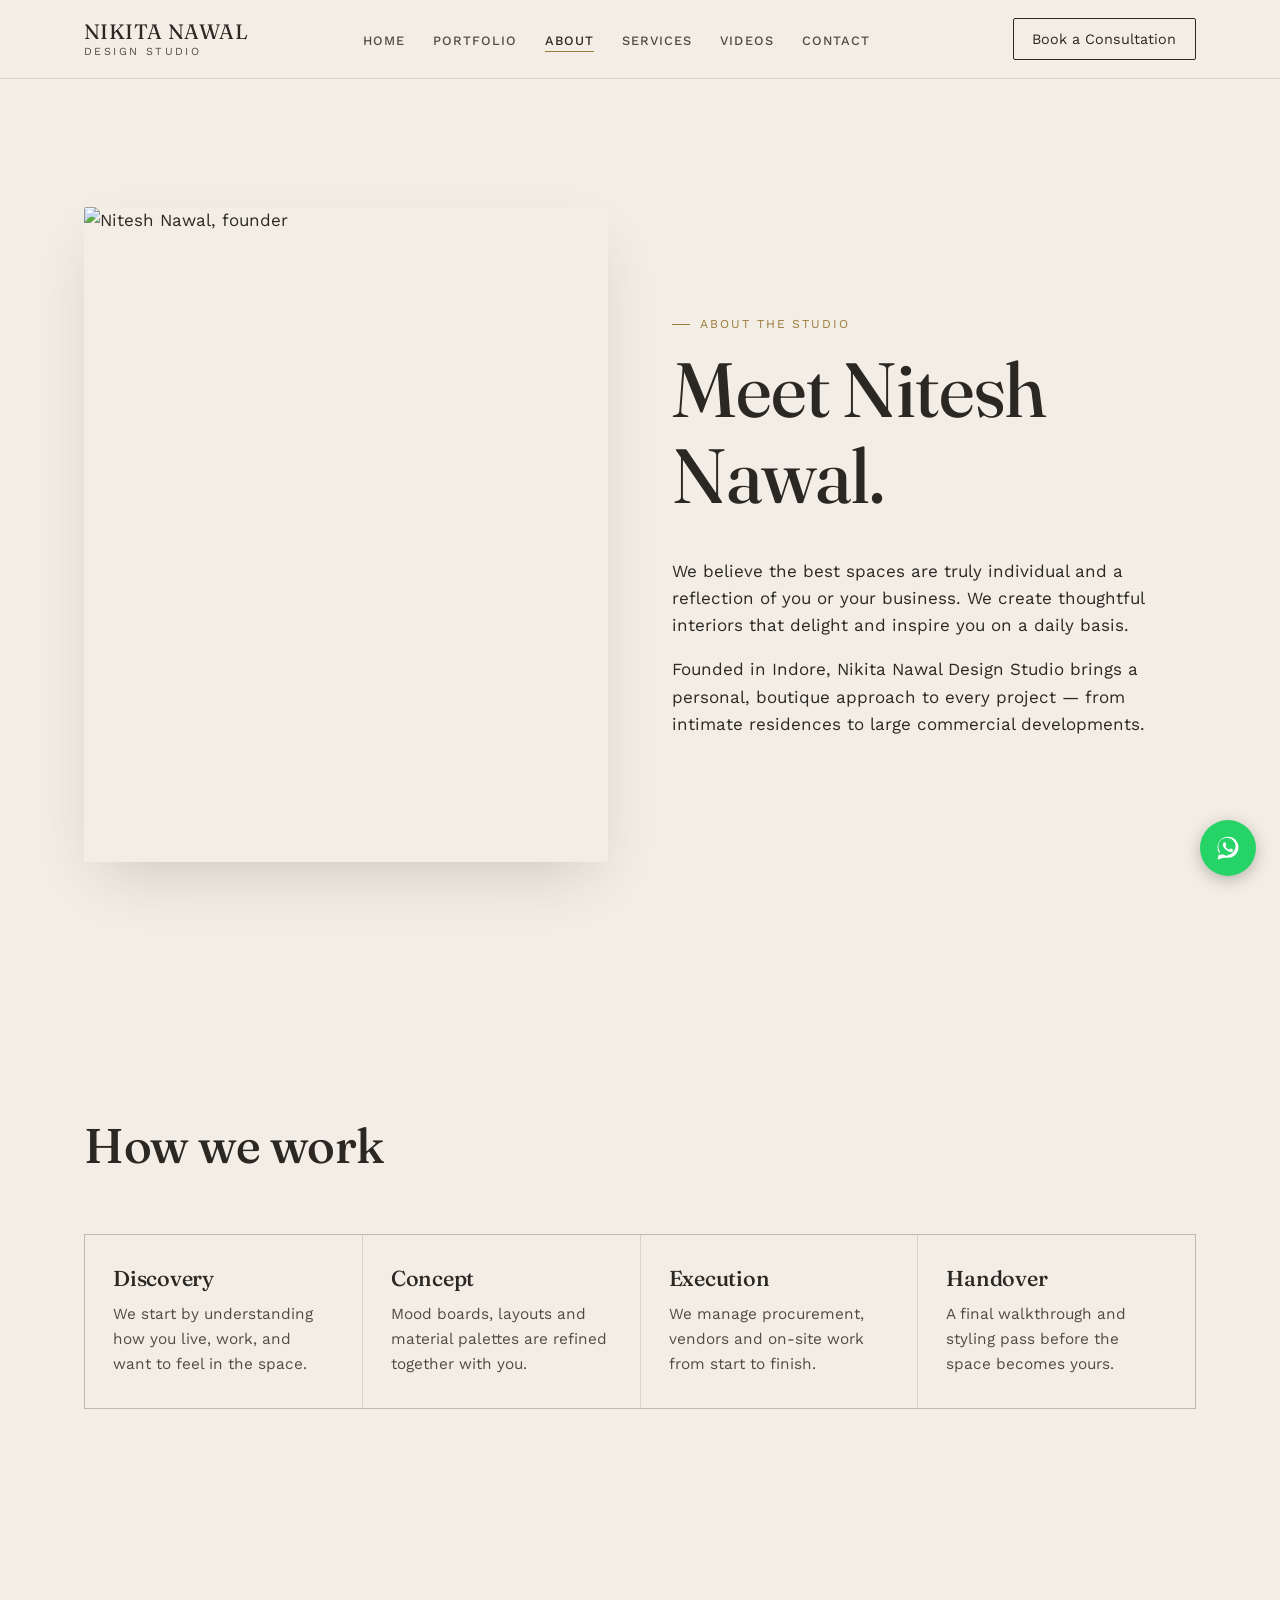
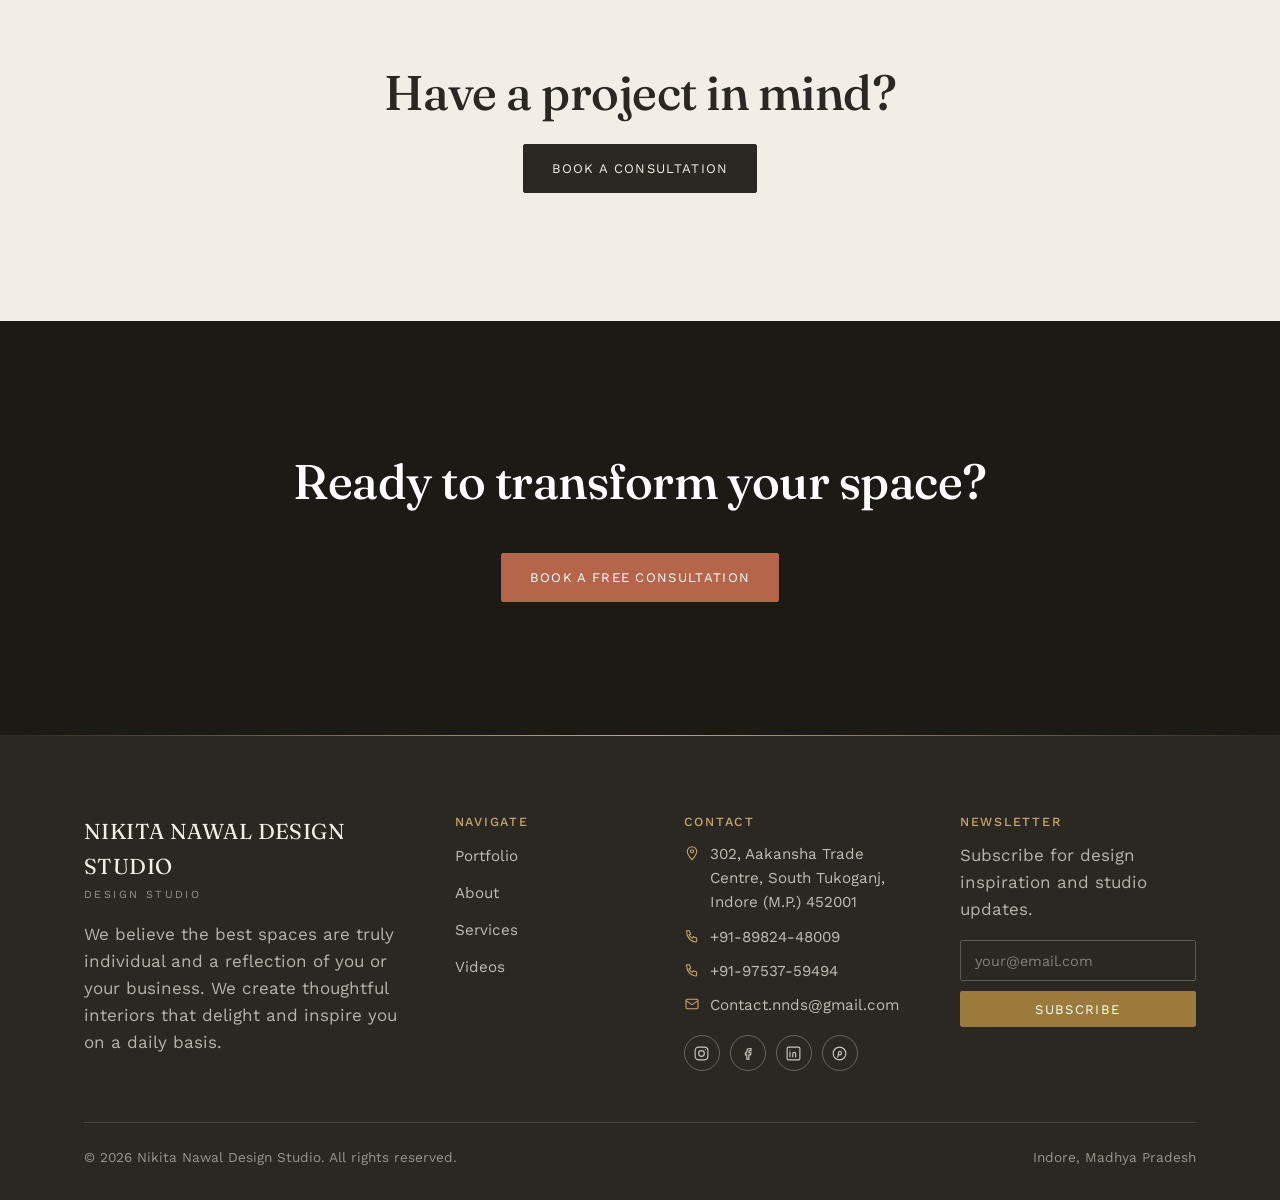
==== about.html @ 3e3c5e04 "Added site files" ====
<!DOCTYPE html>
<html lang="en">
<head>
<meta charset="UTF-8" />
<meta name="viewport" content="width=device-width, initial-scale=1" />
<title>About — Nikita Nawal Design Studio</title>
<meta name="description" content="Meet Nitesh Nawal, founder of Nikita Nawal Design Studio, Indore." />
<link href="https://fonts.googleapis.com/css2?family=Fraunces:opsz,wght@9..144,400..600&family=Work+Sans:wght@400;500;600&display=swap" rel="stylesheet">
<link rel="stylesheet" href="css/style.css" />
</head>
<body>
<header id="site-header"></header>

<main>
  <section>
    <div class="wrap split reveal">
      <img id="founderPhoto" src="" alt="Nitesh Nawal, founder" />
      <div>
        <div class="hero-eyebrow">ABOUT THE STUDIO</div>
        <h1 id="founderName" style="max-width:14ch;">Meet the founder.</h1>
        <div id="philosophyBody"></div>
      </div>
    </div>
  </section>

  <section>
    <div class="wrap reveal">
      <div class="section-head"><h2>How we work</h2></div>
      <div class="services-grid">
        <div class="service-card"><h3>Discovery</h3><p>We start by understanding how you live, work, and want to feel in the space.</p></div>
        <div class="service-card"><h3>Concept</h3><p>Mood boards, layouts and material palettes are refined together with you.</p></div>
        <div class="service-card"><h3>Execution</h3><p>We manage procurement, vendors and on-site work from start to finish.</p></div>
        <div class="service-card"><h3>Handover</h3><p>A final walkthrough and styling pass before the space becomes yours.</p></div>
      </div>
    </div>
  </section>

  <section>
    <div class="wrap reveal" style="text-align:center;">
      <h2>Have a project in mind?</h2>
      <a href="contact.html" class="btn btn-solid">Book a Consultation</a>
    </div>
  </section>
</main>

<div id="site-footer"></div>

<script src="js/partials.js"></script>
<script src="js/main.js"></script>
<script>
document.body.dataset.depth = "0";
async function loadAbout() {
  await initPartials("about.html");
  const res = await fetch("content/settings.json");
  const settings = await res.json();
  document.getElementById("founderPhoto").src = settings.founder_photo || "";
  document.getElementById("founderName").textContent = `Meet ${settings.founder_name || "the Founder"}.`;
  document.getElementById("philosophyBody").innerHTML = (settings.philosophy_body || "")
    .split("\n\n").map((p) => `<p>${p}</p>`).join("");
  initReveal();
}
loadAbout();
</script>
</body>
</html>
---- css/style.css ----
/* ============================================
   Nikita Nawal Design Studio — Design Tokens
   ============================================ */
:root {
  --ivory: #f3eee5;
  --ivory-deep: #ece4d4;
  --sand: #ddd0bc;
  --charcoal: #2b2823;
  --charcoal-soft: #514b40;
  --terracotta: #b5654a;
  --terracotta-deep: #8f4d38;
  --olive: #4a5240;
  --white: #ffffff;
  --line: rgba(43, 40, 35, 0.14);

  --serif: "Fraunces", Georgia, "Times New Roman", serif;
  --sans: "Work Sans", -apple-system, BlinkMacSystemFont, "Segoe UI", sans-serif;

  --max-width: 1240px;
  --gutter: clamp(20px, 5vw, 72px);
}

* { box-sizing: border-box; }
html { scroll-behavior: smooth; }

body {
  margin: 0;
  background: var(--ivory);
  color: var(--charcoal);
  font-family: var(--sans);
  font-size: 17px;
  line-height: 1.6;
  -webkit-font-smoothing: antialiased;
}

img { max-width: 100%; display: block; }

a { color: inherit; }

h1, h2, h3, h4 {
  font-family: var(--serif);
  font-weight: 500;
  line-height: 1.12;
  margin: 0 0 0.5em;
  letter-spacing: -0.01em;
}

h1 { font-size: clamp(2.6rem, 5vw, 4.4rem); font-weight: 460; }
h2 { font-size: clamp(1.9rem, 3.4vw, 2.9rem); }
h3 { font-size: 1.35rem; }

p { margin: 0 0 1em; max-width: 62ch; }

.wrap {
  max-width: var(--max-width);
  margin: 0 auto;
  padding: 0 var(--gutter);
}

/* ---------- Buttons ---------- */
.btn {
  display: inline-flex;
  align-items: center;
  gap: 0.5em;
  padding: 0.85em 1.7em;
  font-family: var(--sans);
  font-size: 0.95rem;
  letter-spacing: 0.02em;
  border-radius: 2px;
  text-decoration: none;
  border: 1px solid var(--charcoal);
  transition: background 0.25s ease, color 0.25s ease, border-color 0.25s ease;
  cursor: pointer;
  background: transparent;
  color: var(--charcoal);
}
.btn-solid {
  background: var(--charcoal);
  color: var(--ivory);
  border-color: var(--charcoal);
}
.btn-solid:hover { background: var(--terracotta); border-color: var(--terracotta); }
.btn-outline:hover { background: var(--charcoal); color: var(--ivory); }

/* ---------- Navbar ---------- */
.nav {
  position: sticky;
  top: 0;
  z-index: 100;
  background: rgba(243, 238, 229, 0.92);
  backdrop-filter: blur(8px);
  border-bottom: 1px solid var(--line);
}
.nav-inner {
  max-width: var(--max-width);
  margin: 0 auto;
  padding: 18px var(--gutter);
  display: flex;
  align-items: center;
  justify-content: space-between;
  gap: 24px;
}
.brand {
  font-family: var(--serif);
  font-size: 1.25rem;
  text-decoration: none;
  color: var(--charcoal);
  white-space: nowrap;
}
.nav-links {
  display: flex;
  align-items: center;
  gap: 28px;
  list-style: none;
  margin: 0;
  padding: 0;
}
.nav-links a {
  text-decoration: none;
  font-size: 0.95rem;
  color: var(--charcoal-soft);
  transition: color 0.2s ease;
}
.nav-links a:hover,
.nav-links a.active { color: var(--terracotta); }
.nav-admin-link { display: none; }
.nav-admin-link.visible { display: inline; }
.nav-cta {
  padding: 0.6em 1.3em;
  border: 1px solid var(--charcoal);
  border-radius: 2px;
  text-decoration: none;
  font-size: 0.9rem;
  white-space: nowrap;
}
.nav-toggle {
  display: none;
  background: none;
  border: none;
  font-size: 1.6rem;
  cursor: pointer;
  color: var(--charcoal);
}

@media (max-width: 860px) {
  .nav-links { display: none; }
  .nav-cta { display: none; }
  .nav-toggle { display: block; }
  .nav-links.open {
    display: flex;
    flex-direction: column;
    position: absolute;
    top: 100%;
    left: 0;
    right: 0;
    background: var(--ivory);
    padding: 20px var(--gutter) 28px;
    border-bottom: 1px solid var(--line);
    gap: 18px;
  }
}

/* ---------- Hero ---------- */
.hero {
  padding: clamp(56px, 10vw, 120px) 0 clamp(48px, 8vw, 96px);
}
.hero-grid {
  display: grid;
  grid-template-columns: 1.1fr 0.9fr;
  gap: clamp(32px, 5vw, 64px);
  align-items: center;
}
.hero-eyebrow {
  font-size: 0.85rem;
  color: var(--terracotta-deep);
  margin-bottom: 1.1em;
}
.hero h1 { margin-bottom: 0.4em; max-width: 12ch; }
.hero-sub { font-size: 1.15rem; color: var(--charcoal-soft); max-width: 46ch; }
.hero-actions { display: flex; gap: 14px; margin-top: 1.8em; flex-wrap: wrap; }
.hero-media { position: relative; }
.hero-media img,
.hero-media video {
  width: 100%;
  aspect-ratio: 4/5;
  object-fit: cover;
  border-radius: 2px;
}
@media (max-width: 860px) {
  .hero-grid { grid-template-columns: 1fr; }
  .hero-media { order: -1; }
}

/* ---------- Sections ---------- */
section { padding: clamp(48px, 8vw, 96px) 0; }
.section-head {
  display: flex;
  justify-content: space-between;
  align-items: flex-end;
  gap: 24px;
  margin-bottom: 2.2em;
  flex-wrap: wrap;
}
.section-head p { margin: 0; color: var(--charcoal-soft); }

/* ---------- Featured strip ---------- */
.strip {
  display: grid;
  grid-template-columns: repeat(3, 1fr);
  gap: 6px;
}
.strip-item {
  position: relative;
  overflow: hidden;
  aspect-ratio: 3/4;
  border-radius: 2px;
  text-decoration: none;
  color: var(--white);
  display: block;
}
.strip-item img {
  width: 100%; height: 100%; object-fit: cover;
  transition: transform 0.6s ease;
}
.strip-item:hover img { transform: scale(1.05); }
.strip-caption {
  position: absolute; left: 0; right: 0; bottom: 0;
  padding: 20px;
  background: linear-gradient(to top, rgba(20,18,14,0.72), transparent 70%);
}
.strip-caption .k { font-size: 0.78rem; opacity: 0.85; display: block; margin-bottom: 2px; }
.strip-caption .t { font-family: var(--serif); font-size: 1.15rem; }
@media (max-width: 760px) {
  .strip { grid-template-columns: 1fr; }
}

/* ---------- Services ---------- */
.services-grid {
  display: grid;
  grid-template-columns: repeat(auto-fit, minmax(220px, 1fr));
  gap: 1px;
  background: var(--line);
  border: 1px solid var(--line);
}
.service-card {
  background: var(--ivory);
  padding: 32px 28px;
}
.service-card h3 { margin-bottom: 0.5em; }
.service-card p { color: var(--charcoal-soft); font-size: 0.96rem; margin: 0; }

/* ---------- Philosophy split ---------- */
.split {
  display: grid;
  grid-template-columns: 1fr 1fr;
  gap: clamp(32px, 5vw, 64px);
  align-items: center;
}
.split img { width: 100%; aspect-ratio: 4/5; object-fit: cover; border-radius: 2px; }
.split .eyebrow { font-size: 0.85rem; color: var(--terracotta-deep); margin-bottom: 1em; }
@media (max-width: 860px) { .split { grid-template-columns: 1fr; } }

/* ---------- Testimonials ---------- */
.testimonial {
  max-width: 720px;
  font-family: var(--serif);
  font-size: clamp(1.3rem, 2.4vw, 1.8rem);
  line-height: 1.4;
}
.testimonial-name { font-family: var(--sans); font-size: 0.95rem; color: var(--charcoal-soft); margin-top: 1em; }
.testimonial-nav { display: flex; gap: 12px; margin-top: 2em; }
.testimonial-nav button {
  width: 36px; height: 36px; border-radius: 50%;
  border: 1px solid var(--charcoal); background: none; cursor: pointer;
}

/* ---------- Portfolio grid & filters ---------- */
.filters {
  display: flex;
  flex-wrap: wrap;
  gap: 10px;
  margin-bottom: 2.4em;
}
.filter-btn {
  padding: 0.5em 1.1em;
  border: 1px solid var(--line);
  border-radius: 20px;
  background: transparent;
  font-size: 0.88rem;
  cursor: pointer;
  color: var(--charcoal-soft);
}
.filter-btn.active { background: var(--charcoal); color: var(--ivory); border-color: var(--charcoal); }

.project-grid {
  display: grid;
  grid-template-columns: repeat(auto-fill, minmax(300px, 1fr));
  gap: 28px;
}
.project-card {
  text-decoration: none;
  color: var(--charcoal);
  display: block;
}
.project-thumb {
  aspect-ratio: 4/5;
  overflow: hidden;
  border-radius: 2px;
  background: var(--sand);
  margin-bottom: 14px;
}
.project-thumb img { width: 100%; height: 100%; object-fit: cover; transition: transform 0.5s ease; }
.project-card:hover .project-thumb img { transform: scale(1.04); }
.project-meta-k { font-size: 0.8rem; color: var(--terracotta-deep); margin-bottom: 4px; display: block; }
.project-card h3 { margin: 0; }

/* ---------- Case study page ---------- */
.cs-hero img { width: 100%; max-height: 78vh; object-fit: cover; border-radius: 2px; }
.cs-meta {
  display: grid;
  grid-template-columns: repeat(auto-fit, minmax(140px, 1fr));
  gap: 24px;
  border-top: 1px solid var(--line);
  border-bottom: 1px solid var(--line);
  padding: 28px 0;
  margin: 32px 0;
}
.cs-meta-k { font-size: 0.78rem; color: var(--charcoal-soft); display: block; margin-bottom: 4px; }
.cs-meta-v { font-family: var(--serif); font-size: 1.15rem; }
.cs-narrative { max-width: 68ch; font-size: 1.08rem; }
.cs-narrative p { margin-bottom: 1.3em; }

.cs-gallery {
  display: grid;
  grid-template-columns: repeat(2, 1fr);
  gap: 20px;
  margin: 40px 0;
}
.cs-gallery img { width: 100%; aspect-ratio: 4/3; object-fit: cover; border-radius: 2px; }
@media (max-width: 700px) { .cs-gallery { grid-template-columns: 1fr; } }

.video-frame {
  position: relative;
  aspect-ratio: 16/9;
  border-radius: 2px;
  overflow: hidden;
  background: var(--charcoal);
  cursor: pointer;
}
.video-frame img { width: 100%; height: 100%; object-fit: cover; opacity: 0.82; }
.play-btn {
  position: absolute; top: 50%; left: 50%; transform: translate(-50%, -50%);
  width: 68px; height: 68px; border-radius: 50%;
  background: rgba(255,255,255,0.92);
  display: flex; align-items: center; justify-content: center;
  font-size: 0; 
}
.play-btn::after {
  content: "";
  border-style: solid;
  border-width: 12px 0 12px 20px;
  border-color: transparent transparent transparent var(--charcoal);
  margin-left: 4px;
}
.video-frame iframe { width: 100%; height: 100%; border: 0; }

.cs-quote {
  font-family: var(--serif);
  font-size: clamp(1.3rem, 2.4vw, 1.7rem);
  max-width: 60ch;
  margin: 48px 0;
  padding-left: 24px;
  border-left: 3px solid var(--terracotta);
}
.cs-quote-name { font-family: var(--sans); font-size: 0.92rem; color: var(--charcoal-soft); margin-top: 0.8em; }

.cs-next {
  border-top: 1px solid var(--line);
  padding-top: 32px;
  margin-top: 56px;
  display: flex;
  justify-content: space-between;
  align-items: center;
}
.cs-next a { text-decoration: none; }
.cs-next .k { font-size: 0.85rem; color: var(--charcoal-soft); display: block; margin-bottom: 4px; }
.cs-next h3 { margin: 0; }

/* ---------- Video gallery page ---------- */
.video-grid {
  display: grid;
  grid-template-columns: repeat(auto-fill, minmax(300px, 1fr));
  gap: 24px;
}

/* ---------- Contact ---------- */
.contact-grid {
  display: grid;
  grid-template-columns: 1fr 1fr;
  gap: clamp(32px, 5vw, 64px);
}
.field { margin-bottom: 18px; }
.field label { display: block; font-size: 0.85rem; margin-bottom: 6px; color: var(--charcoal-soft); }
.field input, .field select, .field textarea {
  width: 100%;
  padding: 0.8em 0.9em;
  border: 1px solid var(--line);
  border-radius: 2px;
  background: var(--white);
  font-family: var(--sans);
  font-size: 0.98rem;
  color: var(--charcoal);
}
.field textarea { resize: vertical; min-height: 110px; }
.contact-info-item { margin-bottom: 22px; }
.contact-info-k { font-size: 0.8rem; color: var(--terracotta-deep); display: block; margin-bottom: 4px; }
.map-frame { margin-top: 24px; border-radius: 2px; overflow: hidden; aspect-ratio: 16/9; border: 1px solid var(--line); }
.map-frame iframe { width: 100%; height: 100%; border: 0; }

/* ---------- Footer ---------- */
footer {
  background: var(--charcoal);
  color: var(--ivory);
  padding: 64px 0 32px;
}
.footer-grid {
  display: grid;
  grid-template-columns: 1.4fr 1fr 1fr;
  gap: 40px;
  margin-bottom: 48px;
}
footer h4 { color: var(--ivory); font-size: 0.9rem; letter-spacing: 0.03em; margin-bottom: 1em; font-family: var(--sans); }
footer a { color: rgba(243,238,229,0.75); text-decoration: none; font-size: 0.95rem; }
footer a:hover { color: var(--terracotta); }
.footer-links { display: flex; flex-direction: column; gap: 10px; list-style: none; padding: 0; margin: 0; }
.footer-bottom {
  border-top: 1px solid rgba(243,238,229,0.15);
  padding-top: 24px;
  font-size: 0.85rem;
  color: rgba(243,238,229,0.55);
  display: flex;
  justify-content: space-between;
  flex-wrap: wrap;
  gap: 12px;
}
@media (max-width: 760px) { .footer-grid { grid-template-columns: 1fr; } }

/* ---------- WhatsApp float ---------- */
.wa-float {
  position: fixed;
  bottom: 24px;
  right: 24px;
  width: 56px;
  height: 56px;
  border-radius: 50%;
  background: #25D366;
  display: flex;
  align-items: center;
  justify-content: center;
  box-shadow: 0 4px 16px rgba(0,0,0,0.25);
  z-index: 200;
  text-decoration: none;
}
.wa-float svg { width: 28px; height: 28px; }

/* ---------- Utility ---------- */
.empty-state {
  padding: 48px 0;
  text-align: center;
  color: var(--charcoal-soft);
}
.skeleton {
  background: linear-gradient(90deg, var(--sand) 25%, var(--ivory-deep) 37%, var(--sand) 63%);
  background-size: 400% 100%;
  animation: shimmer 1.4s ease infinite;
  border-radius: 2px;
}
@keyframes shimmer { 0% { background-position: 100% 0; } 100% { background-position: 0 0; } }

.reveal { opacity: 0; transform: translateY(14px); transition: opacity 0.6s ease, transform 0.6s ease; }
.reveal.in { opacity: 1; transform: translateY(0); }
@media (prefers-reduced-motion: reduce) {
  .reveal { opacity: 1; transform: none; transition: none; }
  .strip-item img, .project-thumb img { transition: none; }
}

/* ============================================
   LUXURY UPGRADE LAYER
   Refined typography, brass accent, smoother
   motion, elevated surfaces — layered on top
   of the base styles above.
   ============================================ */

:root {
  --brass: #9c7a3c;
  --brass-light: #c9a96a;
  --ease-smooth: cubic-bezier(0.4, 0, 0.2, 1);
  --shadow-soft: 0 24px 60px -20px rgba(43, 40, 35, 0.22);
  --shadow-card: 0 12px 32px -16px rgba(43, 40, 35, 0.18);
}

/* Slightly larger, more dramatic type scale */
h1 { font-size: clamp(2.9rem, 6vw, 5.2rem); letter-spacing: -0.015em; }
h2 { font-size: clamp(2.1rem, 3.8vw, 3.3rem); }

/* Eyebrow labels: wider tracking, brass color, thin rule */
.hero-eyebrow, .eyebrow, .project-meta-k, .cs-meta-k, .strip-caption .k,
.contact-info-k, .cs-next .k {
  text-transform: uppercase;
  letter-spacing: 0.16em;
  font-size: 0.76rem;
  color: var(--brass);
  position: relative;
  padding-left: 28px;
}
.hero-eyebrow::before, .eyebrow::before {
  content: "";
  position: absolute;
  left: 0; top: 50%;
  width: 18px; height: 1px;
  background: var(--brass);
}
.project-meta-k, .cs-meta-k, .strip-caption .k, .contact-info-k, .cs-next .k {
  padding-left: 0;
}

/* Nav: refined uppercase tracking + animated underline */
.brand { letter-spacing: 0.01em; }
.nav-links a {
  text-transform: uppercase;
  font-size: 0.8rem;
  letter-spacing: 0.08em;
  font-weight: 500;
  position: relative;
  padding-bottom: 4px;
}
.nav-links a::after {
  content: "";
  position: absolute;
  left: 0; bottom: 0;
  width: 0; height: 1px;
  background: var(--brass);
  transition: width 0.4s var(--ease-smooth);
}
.nav-links a:hover::after,
.nav-links a.active::after { width: 100%; }
.nav-links a:hover, .nav-links a.active { color: var(--charcoal); }

/* Buttons: brass hover, slight lift, refined tracking */
.btn {
  text-transform: uppercase;
  letter-spacing: 0.1em;
  font-size: 0.82rem;
  padding: 1em 2.1em;
  transition: background 0.45s var(--ease-smooth), color 0.45s var(--ease-smooth),
              border-color 0.45s var(--ease-smooth), transform 0.35s var(--ease-smooth),
              box-shadow 0.35s var(--ease-smooth);
}
.btn-solid:hover {
  background: var(--brass);
  border-color: var(--brass);
  transform: translateY(-2px);
  box-shadow: var(--shadow-card);
}
.btn-outline:hover {
  border-color: var(--brass);
  color: var(--brass);
  background: transparent;
  transform: translateY(-2px);
}
.nav-cta { transition: all 0.4s var(--ease-smooth); }
.nav-cta:hover { background: var(--charcoal); color: var(--ivory); border-color: var(--charcoal); }

/* Hero media: deeper shadow, subtle frame, slower zoom */
.hero-media { position: relative; }
.hero-media::after {
  content: "";
  position: absolute; inset: 0;
  border: 1px solid rgba(156, 122, 60, 0.35);
  transform: translate(14px, 14px);
  z-index: -1;
  pointer-events: none;
}
.hero-media img, .hero-media video {
  box-shadow: var(--shadow-soft);
  transition: transform 1.2s var(--ease-smooth);
}
.hero-media:hover img { transform: scale(1.02); }

/* Featured strip: longer, smoother zoom + deeper gradient */
.strip-item img { transition: transform 1s var(--ease-smooth); }
.strip-item:hover img { transform: scale(1.08); }
.strip-caption .t { letter-spacing: 0.01em; }

/* Service cards: elevate on hover, brass top rule */
.service-card {
  position: relative;
  transition: background 0.4s var(--ease-smooth);
}
.service-card::before {
  content: "";
  position: absolute; top: 0; left: 0;
  width: 0; height: 2px;
  background: var(--brass);
  transition: width 0.5s var(--ease-smooth);
}
.service-card:hover::before { width: 100%; }
.service-card:hover { background: var(--white); }
.service-card h3 { letter-spacing: -0.01em; }

/* Project cards: shadow lift on hover */
.project-thumb {
  transition: box-shadow 0.5s var(--ease-smooth);
}
.project-card:hover .project-thumb { box-shadow: var(--shadow-card); }
.project-thumb img { transition: transform 0.9s var(--ease-smooth); }

/* Testimonials: brass quotation mark, refined italic */
.testimonial {
  font-style: italic;
  font-weight: 400;
  position: relative;
  padding-left: 0.2em;
}
.testimonial-nav button {
  transition: background 0.3s var(--ease-smooth), color 0.3s var(--ease-smooth), border-color 0.3s var(--ease-smooth);
}
.testimonial-nav button:hover {
  background: var(--brass);
  border-color: var(--brass);
  color: var(--white);
}

/* Filter buttons: brass active state */
.filter-btn { transition: all 0.35s var(--ease-smooth); letter-spacing: 0.04em; }
.filter-btn.active { background: var(--brass); border-color: var(--brass); }
.filter-btn:not(.active):hover { border-color: var(--brass); color: var(--brass); }

/* Case study: brass quote border, refined meta */
.cs-quote { border-left-color: var(--brass); font-style: italic; }
.cs-hero img { box-shadow: var(--shadow-soft); }
.cs-gallery img { transition: transform 0.6s var(--ease-smooth), box-shadow 0.4s var(--ease-smooth); }
.cs-gallery img:hover { transform: translateY(-4px); box-shadow: var(--shadow-card); }

/* Video play button: brass ring */
.play-btn {
  box-shadow: 0 0 0 1px var(--brass), var(--shadow-card);
  transition: transform 0.35s var(--ease-smooth);
}
.video-frame:hover .play-btn { transform: translate(-50%, -50%) scale(1.08); }

/* Footer: brass top line, more breathing room */
footer { padding: 80px 0 32px; position: relative; }
footer::before {
  content: "";
  position: absolute; top: 0; left: 0; right: 0;
  height: 1px;
  background: linear-gradient(90deg, transparent, var(--brass-light) 50%, transparent);
}
footer h4 { text-transform: uppercase; letter-spacing: 0.14em; font-size: 0.78rem; color: var(--brass-light); }
footer a { transition: color 0.3s var(--ease-smooth); }

/* Section rhythm: more generous spacing overall */
section { padding: clamp(64px, 10vw, 128px) 0; }

/* Smoother reveal */
.reveal { transition: opacity 0.9s var(--ease-smooth), transform 0.9s var(--ease-smooth); }

/* Split section: brass-framed image */
.split img { box-shadow: var(--shadow-soft); }

/* Contact fields: refined focus state */
.field input, .field select, .field textarea {
  transition: border-color 0.3s var(--ease-smooth), box-shadow 0.3s var(--ease-smooth);
}
.field input:focus, .field select:focus, .field textarea:focus {
  outline: none;
  border-color: var(--brass);
  box-shadow: 0 0 0 3px rgba(156, 122, 60, 0.12);
}

/* ============================================
   HERCULES-REFERENCE MATCH LAYER
   Two-line logo, full-bleed hero, image service
   cards, centered testimonial, Follow Along strip
   ============================================ */

/* Two-line brand lockup */
.brand {
  display: flex;
  flex-direction: column;
  line-height: 1.2;
}
.brand-name {
  font-family: var(--serif);
  font-size: 1.3rem;
  letter-spacing: 0.02em;
  text-transform: uppercase;
}
.brand-sub {
  font-family: var(--sans);
  font-size: 0.68rem;
  letter-spacing: 0.22em;
  color: var(--charcoal-soft);
  text-transform: uppercase;
}

/* Full-bleed hero */
.hero-full {
  position: relative;
  min-height: 86vh;
  display: flex;
  align-items: flex-end;
  background-size: cover;
  background-position: center;
  background-color: var(--sand);
  color: var(--white);
  padding-bottom: clamp(56px, 9vw, 110px);
}
.hero-full-overlay {
  position: absolute;
  inset: 0;
  background: linear-gradient(to top, rgba(20, 18, 14, 0.78) 0%, rgba(20, 18, 14, 0.35) 45%, rgba(20, 18, 14, 0.15) 100%);
}
.hero-full-content {
  position: relative;
  z-index: 2;
  max-width: 980px;
  margin: 0 auto;
  padding: 0 var(--gutter);
  text-align: center;
}
.hero-full-eyebrow {
  text-transform: uppercase;
  letter-spacing: 0.22em;
  font-size: 0.82rem;
  color: rgba(255, 255, 255, 0.85);
  margin-bottom: 1.4em;
}
.hero-full h1 {
  color: var(--white);
  font-size: clamp(2.4rem, 5.2vw, 4rem);
  max-width: 18ch;
  margin: 0 auto 1.1em;
  font-weight: 450;
}
.hero-full .hero-actions { justify-content: center; }

.btn-outline-light {
  border-color: rgba(255, 255, 255, 0.8);
  color: var(--white);
}
.btn-outline-light:hover {
  background: var(--white);
  color: var(--charcoal);
  border-color: var(--white);
}
.btn-solid-accent {
  background: var(--terracotta);
  border-color: var(--terracotta);
  color: var(--white);
}
.btn-solid-accent:hover {
  background: var(--brass);
  border-color: var(--brass);
  transform: translateY(-2px);
}

/* Centered eyebrow variant */
.eyebrow-center {
  text-align: center;
  text-transform: uppercase;
  letter-spacing: 0.18em;
  font-size: 0.78rem;
  color: var(--brass);
  margin-bottom: 0.8em;
}

/* Testimonial section, centered */
.testimonial-section { text-align: center; }
.quote-mark {
  font-family: var(--serif);
  font-size: 4rem;
  color: var(--brass-light);
  line-height: 1;
  margin-bottom: 0.1em;
}
.testimonial-section .testimonial {
  margin: 0 auto;
  text-align: center;
}
.testimonial-section .testimonial-nav { justify-content: center; }

/* Service cards with image */
.service-card-img {
  aspect-ratio: 4/3;
  overflow: hidden;
  margin: -32px -28px 20px;
  border-bottom: 1px solid var(--line);
}
.service-card-img img {
  width: 100%; height: 100%; object-fit: cover;
  transition: transform 0.8s var(--ease-smooth);
}
.service-card:hover .service-card-img img { transform: scale(1.06); }

/* Follow Along / Instagram strip */
.ig-strip {
  display: grid;
  grid-template-columns: repeat(6, 1fr);
  gap: 4px;
}
.ig-strip img {
  width: 100%;
  aspect-ratio: 1/1;
  object-fit: cover;
  transition: opacity 0.4s var(--ease-smooth);
}
.ig-strip a:hover img { opacity: 0.82; }
@media (max-width: 760px) {
  .ig-strip { grid-template-columns: repeat(3, 1fr); }
}
@media (max-width: 860px) {
  .hero-full { min-height: 78vh; }
}

/* ============================================
   PRE-FOOTER CTA BAND + RICH FOOTER
   ============================================ */

.cta-band {
  position: relative;
  min-height: 46vh;
  display: flex;
  align-items: center;
  justify-content: center;
  background-size: cover;
  background-position: center;
  background-color: var(--charcoal);
  text-align: center;
}
.cta-band-overlay {
  position: absolute; inset: 0;
  background: rgba(20, 18, 14, 0.62);
}
.cta-band-content {
  position: relative; z-index: 2;
  padding: 0 var(--gutter);
}
.cta-band-content h2 { color: var(--white); margin-bottom: 0.9em; }

.footer-grid-4 {
  grid-template-columns: 1.4fr 0.8fr 1fr 1fr;
}
@media (max-width: 860px) {
  .footer-grid-4 { grid-template-columns: 1fr 1fr; }
}
@media (max-width: 560px) {
  .footer-grid-4 { grid-template-columns: 1fr; }
}

.footer-brand-name {
  display: block;
  font-family: var(--serif);
  font-size: 1.35rem;
  color: var(--ivory);
  text-transform: uppercase;
  letter-spacing: 0.02em;
}
.footer-brand-sub {
  display: block;
  font-size: 0.68rem;
  letter-spacing: 0.22em;
  text-transform: uppercase;
  color: rgba(243, 238, 229, 0.55);
  margin-top: 2px;
}

.footer-links-icon li {
  display: flex;
  align-items: flex-start;
  gap: 10px;
}
.footer-links-icon svg { flex-shrink: 0; margin-top: 3px; color: var(--brass-light); }
.footer-links-icon span { color: rgba(243, 238, 229, 0.75); font-size: 0.95rem; }

.footer-newsletter {
  display: flex;
  margin-top: 14px;
  border: 1px solid rgba(243, 238, 229, 0.25);
  border-radius: 2px;
  overflow: hidden;
}
.footer-newsletter input {
  flex: 1;
  background: transparent;
  border: none;
  padding: 0.75em 0.9em;
  color: var(--ivory);
  font-family: var(--sans);
  font-size: 0.9rem;
}
.footer-newsletter input::placeholder { color: rgba(243, 238, 229, 0.45); }
.footer-newsletter input:focus { outline: none; }
.footer-newsletter button {
  background: var(--brass);
  border: none;
  color: var(--white);
  width: 44px;
  cursor: pointer;
  font-size: 1rem;
  transition: background 0.3s var(--ease-smooth);
}
.footer-newsletter button:hover { background: var(--terracotta); }

/* ============================================
   FOOTER REFINEMENT: social icons + stacked newsletter
   ============================================ */

.social-row {
  display: flex;
  gap: 10px;
  margin-top: 18px;
}
.social-icon {
  width: 36px; height: 36px;
  border: 1px solid rgba(243, 238, 229, 0.3);
  border-radius: 50%;
  display: flex; align-items: center; justify-content: center;
  color: rgba(243, 238, 229, 0.8);
  transition: all 0.3s var(--ease-smooth);
}
.social-icon:hover {
  background: var(--brass);
  border-color: var(--brass);
  color: var(--white);
}

/* Stacked newsletter form (input, then full-width button below) */
.footer-newsletter {
  display: flex;
  flex-direction: column;
  border: none;
  gap: 10px;
}
.footer-newsletter input {
  border: 1px solid rgba(243, 238, 229, 0.25);
  border-radius: 2px;
  padding: 0.8em 1em;
}
.footer-newsletter button {
  width: 100%;
  border-radius: 2px;
  padding: 0.8em;
  text-transform: uppercase;
  letter-spacing: 0.1em;
  font-size: 0.82rem;
  font-family: var(--sans);
}

/* ============================================
   PORTFOLIO: dual filter rows (category boxes + style tabs)
   ============================================ */

.filters-category {
  justify-content: center;
  margin-bottom: 1.2em;
}
.filter-box {
  border-radius: 0;
  text-transform: uppercase;
  letter-spacing: 0.1em;
  font-size: 0.82rem;
  padding: 0.75em 1.4em;
  border-color: var(--line);
}
.filter-box.active {
  background: var(--charcoal);
  border-color: var(--charcoal);
  color: var(--ivory);
}
.filter-box:not(.active):hover { border-color: var(--brass); color: var(--brass); }

.filters-style {
  justify-content: center;
  gap: 24px;
  margin-bottom: 2.8em;
}
.filter-text {
  border: none;
  background: none;
  padding: 0.2em 0;
  border-radius: 0;
  text-transform: uppercase;
  letter-spacing: 0.1em;
  font-size: 0.78rem;
  color: var(--charcoal-soft);
  position: relative;
}
.filter-text::after {
  content: "";
  position: absolute; left: 0; bottom: -4px;
  width: 0; height: 1px;
  background: var(--terracotta);
  transition: width 0.35s var(--ease-smooth);
}
.filter-text.active {
  color: var(--charcoal);
}
.filter-text.active::after { width: 100%; }
.filter-text:not(.active):hover { color: var(--brass); }

@media (max-width: 600px) {
  .filters-category, .filters-style { gap: 8px; }
  .filter-box { padding: 0.6em 1em; font-size: 0.74rem; }
}
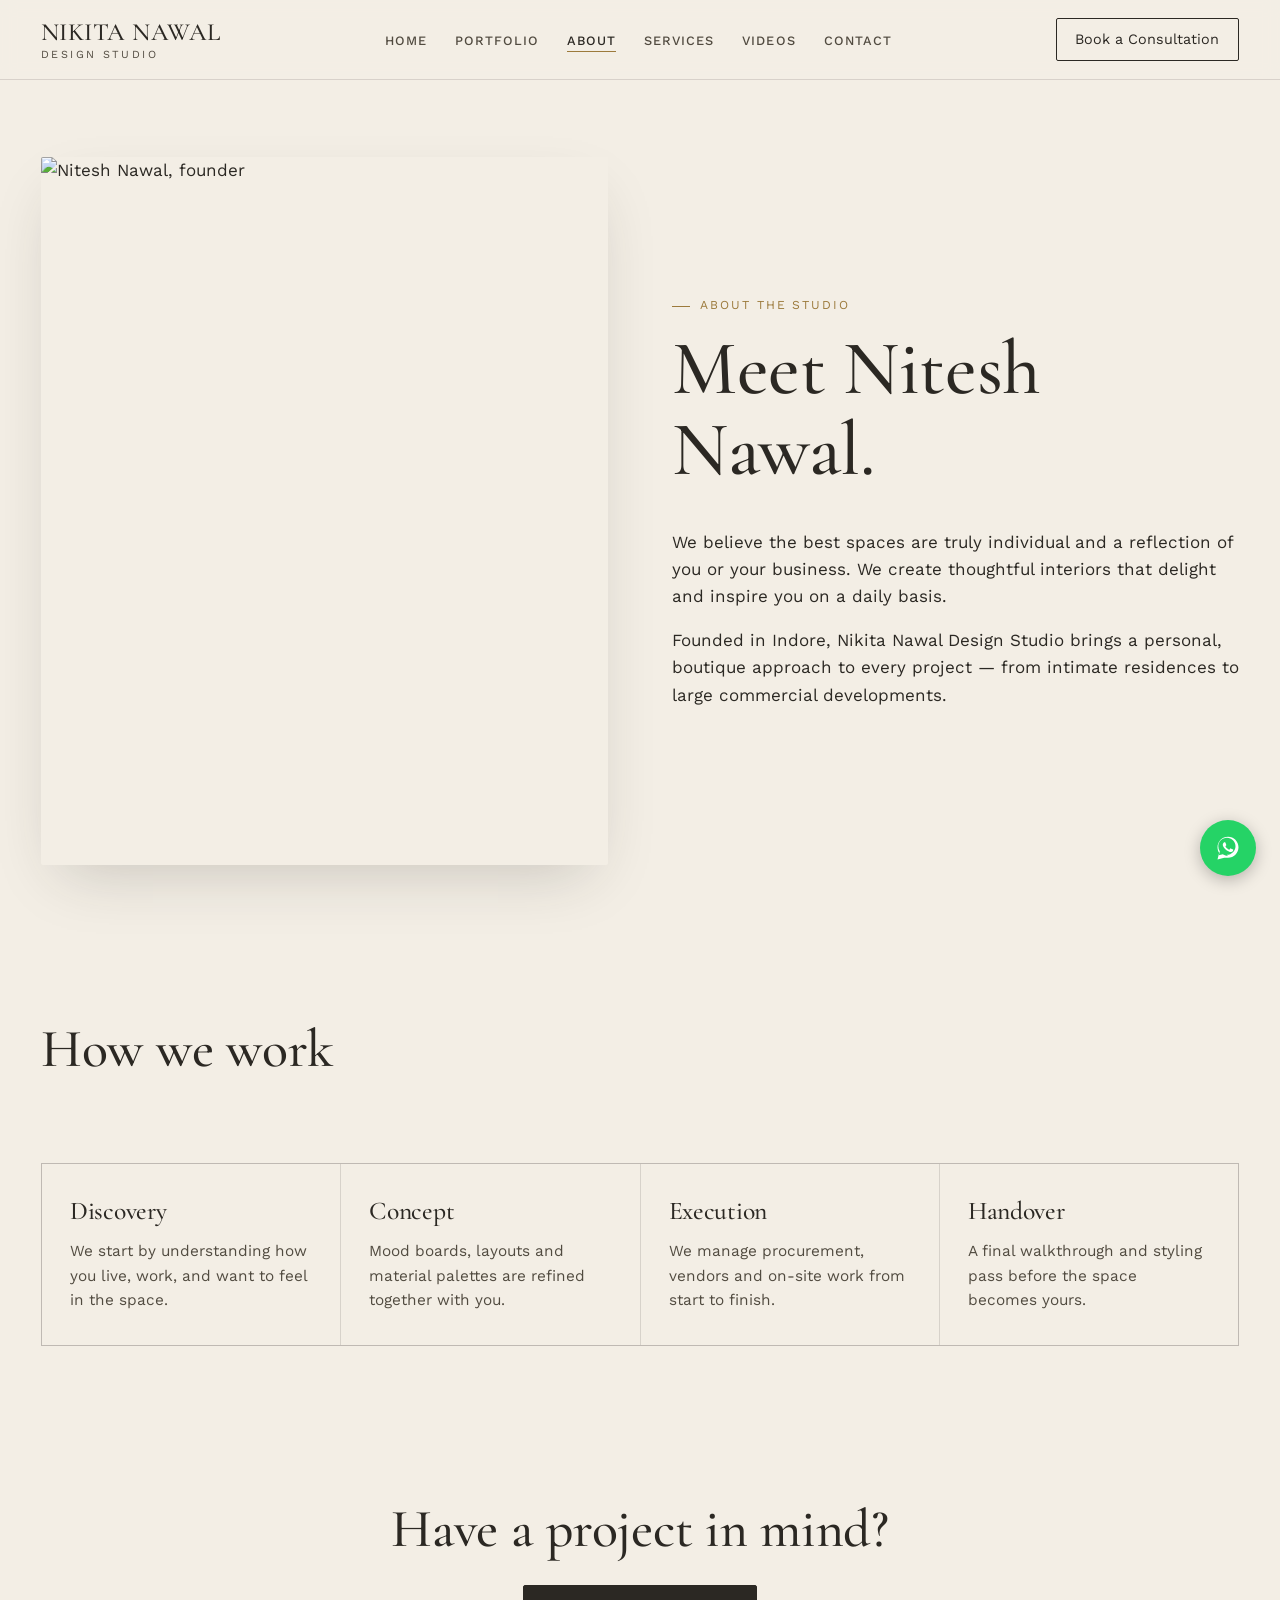
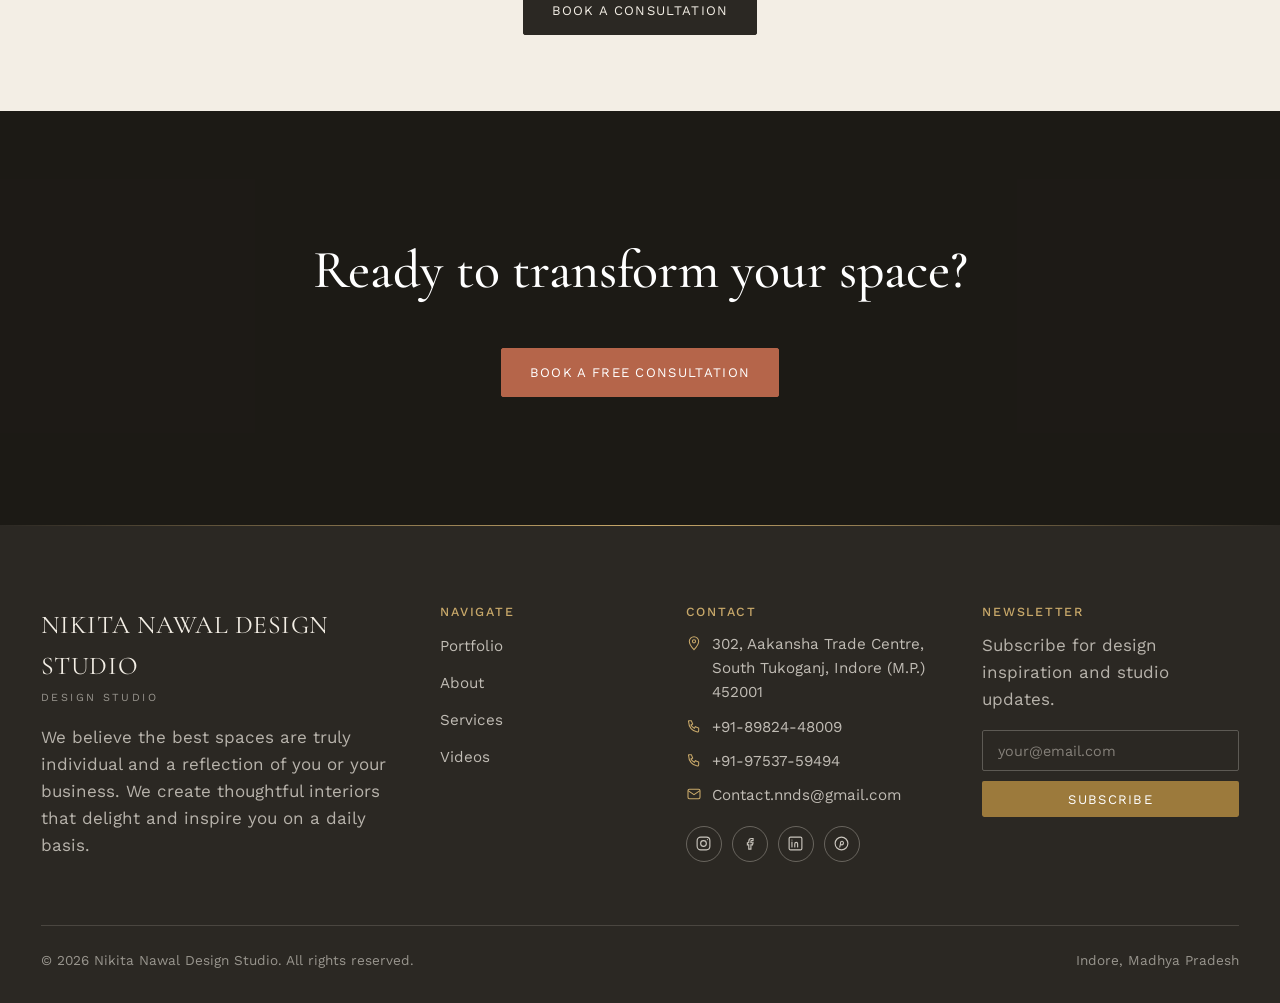
==== commit a92f218d: "update" ====
--- a/about.html
+++ b/about.html
@@ -5,7 +5,7 @@
 <meta name="viewport" content="width=device-width, initial-scale=1" />
 <title>About — Nikita Nawal Design Studio</title>
 <meta name="description" content="Meet Nitesh Nawal, founder of Nikita Nawal Design Studio, Indore." />
-<link href="https://fonts.googleapis.com/css2?family=Fraunces:opsz,wght@9..144,400..600&family=Work+Sans:wght@400;500;600&display=swap" rel="stylesheet">
+<link href="https://fonts.googleapis.com/css2?family=Cormorant+Garamond:ital,wght@0,400;0,500;0,600;1,400;1,500&family=Work+Sans:wght@400;500;600&display=swap" rel="stylesheet">
 <link rel="stylesheet" href="css/style.css" />
 </head>
 <body>
--- a/css/style.css
+++ b/css/style.css
@@ -13,7 +13,7 @@
   --white: #ffffff;
   --line: rgba(43, 40, 35, 0.14);
 
-  --serif: "Fraunces", Georgia, "Times New Roman", serif;
+  --serif: "Cormorant Garamond", Georgia, "Times New Roman", serif;
   --sans: "Work Sans", -apple-system, BlinkMacSystemFont, "Segoe UI", sans-serif;
 
   --max-width: 1240px;
@@ -1014,3 +1014,92 @@
   .filters-category, .filters-style { gap: 8px; }
   .filter-box { padding: 0.6em 1em; font-size: 0.74rem; }
 }
+
+
+/* ============================================
+   TYPOGRAPHY REFINEMENT: Cormorant Garamond
+   (lighter, higher-contrast serif; sizes bumped
+   because this face has a small x-height)
+   ============================================ */
+h1, h2, h3, h4 { font-weight: 500; letter-spacing: -0.005em; }
+h1 { font-size: clamp(3rem, 6vw, 5.4rem); line-height: 1.05; }
+h2 { font-size: clamp(2.3rem, 4.2vw, 3.7rem); line-height: 1.1; }
+h3 { font-size: 1.6rem; line-height: 1.2; }
+.brand-name { font-size: 1.55rem; font-weight: 500; }
+.footer-brand-name { font-size: 1.6rem; }
+.hero-full-content { max-width: 1120px; }
+.hero-full h1 { font-size: clamp(2.4rem, 4.6vw, 4.1rem); max-width: none; line-height: 1.08; font-weight: 500; }
+.testimonial { font-size: clamp(1.6rem, 2.8vw, 2.2rem); }
+.cs-quote { font-size: clamp(1.5rem, 2.6vw, 2rem); }
+.cs-meta-v { font-size: 1.3rem; }
+
+
+/* Admin link (only shown to a browser with an active admin login) */
+.nav-links a.nav-admin-link {
+  color: var(--brass);
+  border: 1px solid var(--brass);
+  padding: 0.35em 0.9em;
+  border-radius: 2px;
+}
+.nav-links a.nav-admin-link::after { display: none; }
+.nav-links a.nav-admin-link:hover { background: var(--brass); color: var(--white); }
+
+
+/* ============================================
+   FINISHING PASS: spacing + section patterns
+   (matched to the Hercules reference)
+   ============================================ */
+:root { --max-width: 1500px; --gutter: clamp(20px, 3.2vw, 56px); }
+
+/* Tighter, more consistent rhythm between sections */
+section { padding: clamp(52px, 6vw, 88px) 0; }
+.section-head { margin-bottom: clamp(36px, 4.5vw, 64px); }
+
+/* Small label above headings, left aligned */
+.eyebrow-left {
+  text-transform: uppercase;
+  letter-spacing: 0.18em;
+  font-size: 0.78rem;
+  color: var(--brass);
+  margin-bottom: 0.8em;
+}
+.section-head-center { justify-content: center; text-align: center; }
+
+/* Plain "VIEW ALL" text link */
+.link-caps {
+  text-transform: uppercase;
+  letter-spacing: 0.16em;
+  font-size: 0.8rem;
+  text-decoration: none;
+  color: var(--charcoal-soft);
+  padding-bottom: 4px;
+  border-bottom: 1px solid transparent;
+  transition: color 0.3s var(--ease-smooth), border-color 0.3s var(--ease-smooth);
+}
+.link-caps:hover { color: var(--brass); border-bottom-color: var(--brass); }
+
+/* Featured grid: landscape tiles, caption on hover (always shown on touch) */
+.strip-item { aspect-ratio: 4/3; }
+.strip-caption {
+  opacity: 0;
+  transform: translateY(8px);
+  transition: opacity 0.45s var(--ease-smooth), transform 0.45s var(--ease-smooth);
+}
+.strip-item:hover .strip-caption,
+.strip-item:focus-visible .strip-caption { opacity: 1; transform: none; }
+@media (hover: none) { .strip-caption { opacity: 1; transform: none; } }
+
+/* Services: separate portrait cards with breathing room, name underneath */
+.services-showcase {
+  display: grid;
+  grid-template-columns: repeat(5, 1fr);
+  gap: clamp(16px, 2.2vw, 36px);
+}
+.services-showcase .service-card { background: transparent; padding: 0; }
+.services-showcase .service-card:hover { background: transparent; }
+.services-showcase .service-card::before { display: none; }
+.services-showcase .service-card-img { margin: 0 0 18px; aspect-ratio: 3/4; border-bottom: none; }
+.services-showcase .service-card h3 { font-size: 1.5rem; margin: 0 0 0.3em; }
+.services-showcase .service-card p { font-size: 0.92rem; }
+@media (max-width: 1000px) { .services-showcase { grid-template-columns: repeat(3, 1fr); } }
+@media (max-width: 640px)  { .services-showcase { grid-template-columns: repeat(2, 1fr); } }
